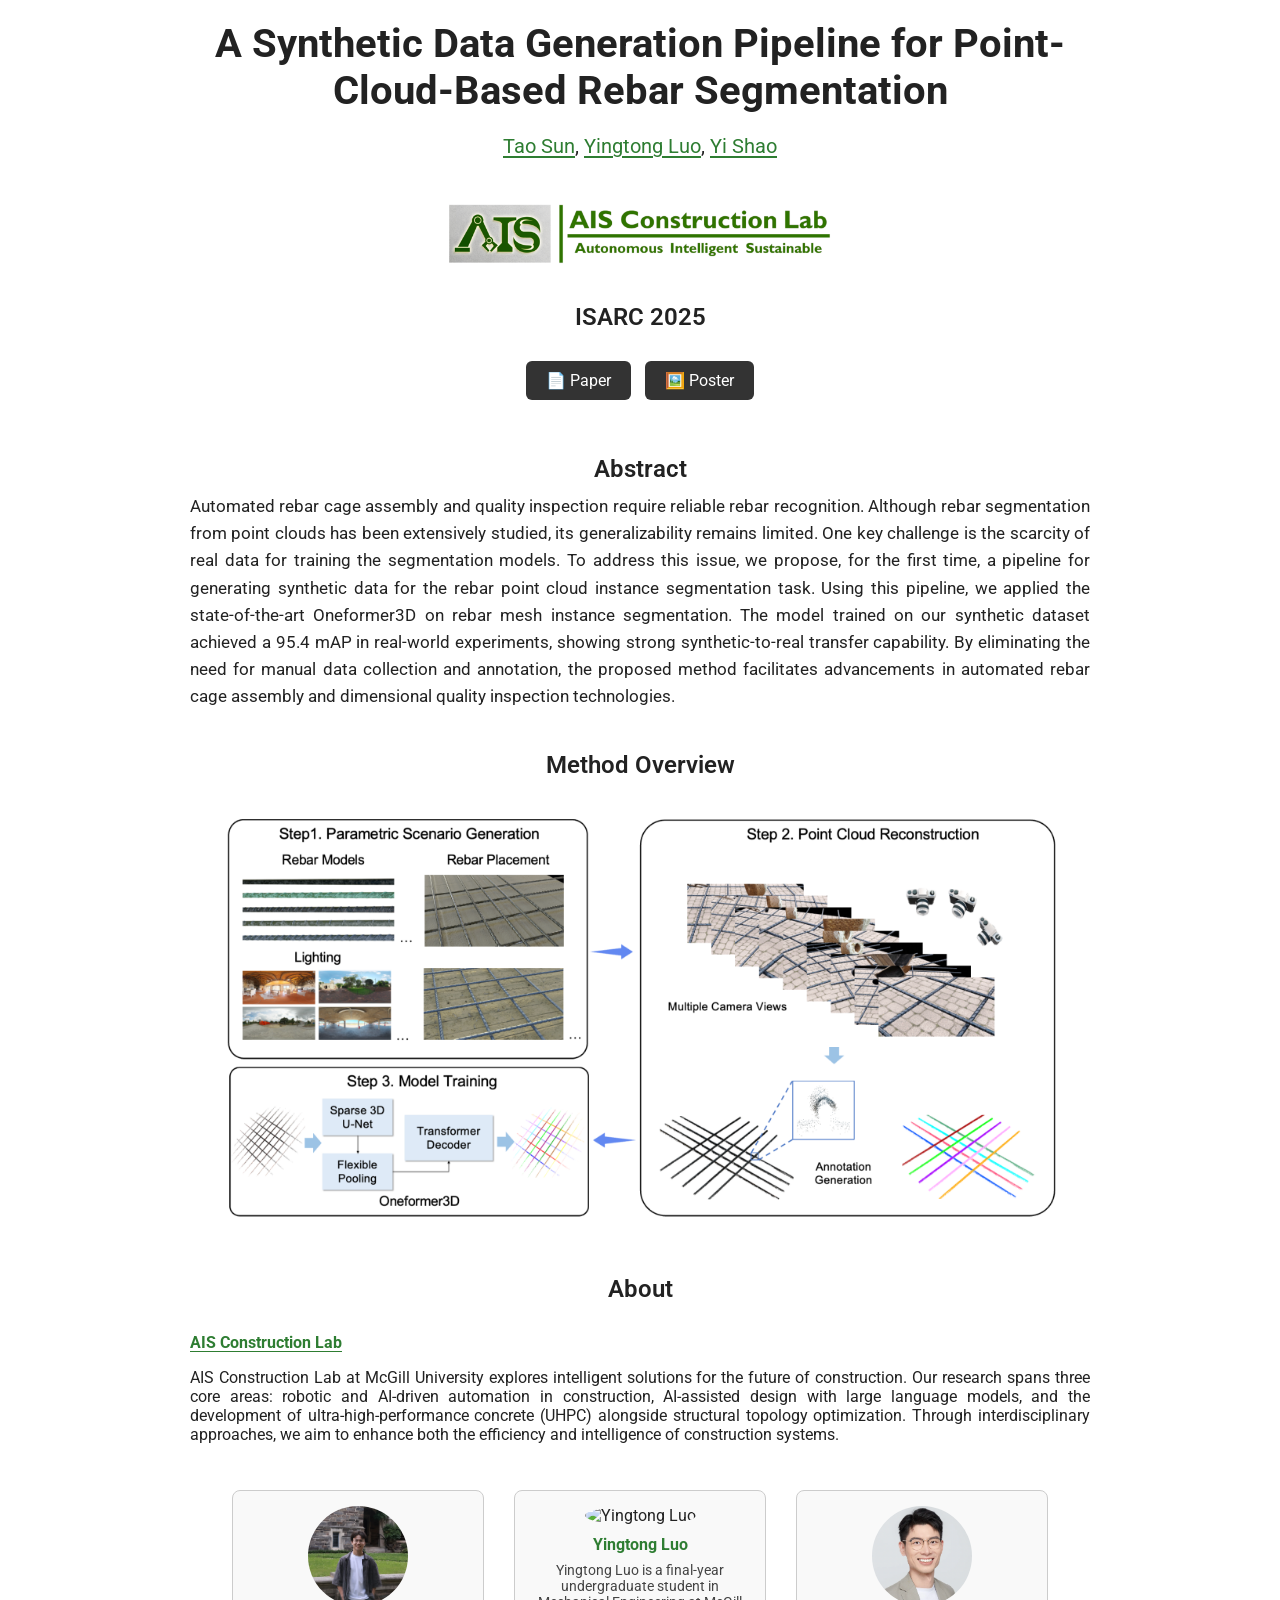
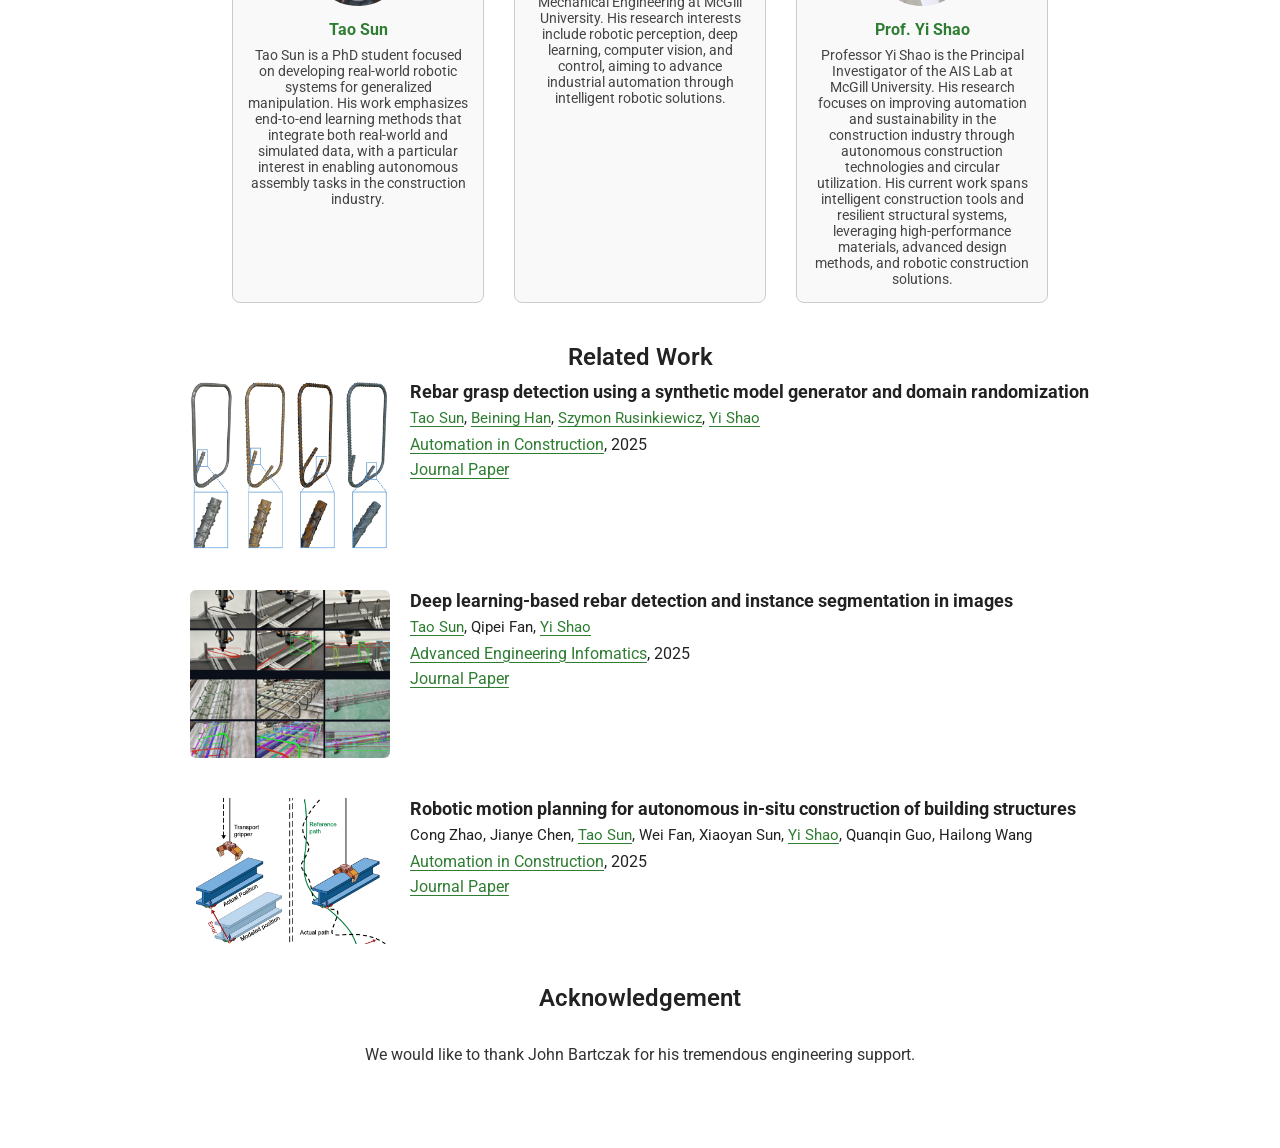
==== index.html @ 7bae0994 "Update index.html" ====
<!DOCTYPE html>
<html lang="en">
<head>
  <meta charset="UTF-8">
  <title>Rebar Point Cloud Segmentation</title>
  <meta name="viewport" content="width=device-width, initial-scale=1.0">

  <!-- Google Fonts -->
  <link href="https://fonts.googleapis.com/css2?family=Roboto:wght@400;500;700&display=swap" rel="stylesheet">

  <style>
    body {
      font-family: 'Roboto', sans-serif;
      max-width: 900px;
      margin: 0 auto;
      padding: 20px;
      background-color: #ffffff;
      color: #222;
      text-align: center;
    }

    .project-title {
      font-size: 40px;
      font-weight: 700;
      margin-bottom: 20px;
    }

    .authors {
      font-size: 20px;
      margin-bottom: 40px;
    }

    .authors a {
      color: #2e7d32;
      text-decoration: underline;
      text-underline-offset: 3px;
      transition: none;
    }

    .authors a:hover {
      color: #2e7d32;
    }

    .logo {
      width: 400px;
      margin: 0 auto 30px;
    }

    .conference {
      font-size: 24px;
      font-weight: 600;
      margin-bottom: 25px;
    }

    .button-group {
      margin-bottom: 50px;
    }

    .button-group a {
      display: inline-block;
      background-color: #333;
      color: #fff;
      padding: 10px 20px;
      margin: 5px;
      border-radius: 6px;
      text-decoration: none;
      font-size: 16px;
      transition: background-color 0.2s ease;
    }

    .button-group a:hover {
      background-color: #555;
    }

    .section-heading {
      font-size: 24px;
      font-weight: 600;
      text-align: center;
      margin-top: 40px;
      margin-bottom: 10px;
    }

    .abstract {
      text-align: justify;
      font-size: 17px;
      line-height: 1.6;
    }

    .overview {
      text-align: center;
    }
    
    .diagram {
      max-width: 100%;
      margin: 20px 0 0px;
    }

.about-title {
  margin-bottom: 2px;
}
    
.about-section {
  margin-top: 30px;
  text-align: center;
}

.lab-info {
  display: flex;
  align-items: center;
  justify-content: center;
  gap: 20px;
  margin-bottom: 30px;
}

.lab-logo {
  width: 120px;
  height: auto;
}

.lab-description {
  max-width: 900px;
  text-align: justify;
  font-size: 16px;
}

.author-cards {
  display: flex;
  justify-content: center;
  flex-wrap: wrap;
  gap: 30px;
}

.author-card {
  width: 220px;
  border: 1px solid #ccc;
  border-radius: 8px;
  padding: 15px;
  text-align: center;
  background-color: #f9f9f9;
}

.author-photo {
  width: 100px;
  height: 100px;
  border-radius: 50%;
  object-fit: cover;
  margin-bottom: 10px;
}

.author-name a {
  font-weight: bold;
  font-size: 16px;
  color: #2e7d32;
  text-decoration: none;
}

.author-name a:hover {
  text-decoration: underline;
  color: #1a73e8;
}

.author-desc {
  font-size: 14px;
  color: #444;
  margin-top: 8px;
}

.lab-link {
  color: #2e7d32;
  font-weight: bold;
  text-decoration: underline;
  text-underline-offset: 3px;
}
.lab-link:hover {
  color: #1a5e1a;
}

.related-work-entry {
  display: flex;
  align-items: flex-start;
  margin-bottom: 40px;
  text-align: left;
}

.related-text > div {
  margin-bottom: 6px;
}
.related-text > div:last-child {
  margin-bottom: 0;
}
    
.related-img {
  width: 200px;
  height: auto;
  margin-right: 20px;
  border-radius: 6px;
}

.related-text {
  flex: 1;
}

.related-title {
  font-size: 18px;
  margin-bottom: 5px;
  font-weight: 600;
}

.related-authors {
  font-size: 15px;
  margin-bottom: 5px;
  line-height: 1.4;
}

.related-text a {
  color: #2e7d32;
  text-decoration: underline;
  text-underline-offset: 3px;
}

.related-text a:hover {
  color: #1a5e1a;
}

    
.acknowledgement {
  font-size: 16px;
  line-height: 1.6;
  max-width: 900px;
  margin: 0 auto 60px;
  text-align: center;
  color: #333;
}

.acknowledgement-heading {
  font-size: 24px;
  font-weight: 600;
  text-align: center;
  margin-top: 40px;
  margin-bottom: 30px;
}

    
  </style>
</head>

<body>
  <div class="project-title">A Synthetic Data Generation Pipeline for Point-Cloud-Based Rebar Segmentation</div>

  <div class="authors">
    <a href="https://taosun99.github.io/">Tao Sun</a>, 
    <a href="https://yingtongl1023.github.io/my-personal-website/">Yingtong Luo</a>, 
    <a href="https://www.shao-lab.com/Learn-more-4469738c5183485884effe68c04e692d/">Yi Shao</a>
  </div>

  <div>
    <img src="AIS_lab_logo.jpg" alt="Lab Logo" class="logo">
  </div>

  <div class="conference">ISARC 2025</div>

  <div class="button-group">
  <a href="ISARC-Paper_0305.pdf" target="_blank">📄 Paper</a>
  <a href="poster.pdf" target="_blank">🖼️ Poster</a>
  </div>

  <div class="section-heading">Abstract</div>
  <div class="abstract">
    Automated rebar cage assembly and quality inspection require reliable rebar recognition. Although rebar segmentation from point clouds has been extensively studied, its generalizability remains limited. One key challenge is the scarcity of real data for training the segmentation models. To address this issue, we propose, for the first time, a pipeline for generating synthetic data for the rebar point cloud instance segmentation task. Using this pipeline, we applied the state-of-the-art Oneformer3D on rebar mesh instance segmentation. The model trained on our synthetic dataset achieved a 95.4 mAP in real-world experiments, showing strong synthetic-to-real transfer capability. By eliminating the need for manual data collection and annotation, the proposed method facilitates advancements in automated rebar cage assembly and dimensional quality inspection technologies.
  </div>

  <div class="section-heading">Method Overview</div>
  <div class="overview">
  <img src="method_overview.jpg" alt="Pipeline Diagram" class="diagram">

  
  <div class="section-heading about-title">About</div>


<div class="about-section">
  <div class="lab-info">
    <div class="lab-description">
      
      <a href="https://www.shao-lab.com/" class="lab-link">AIS Construction Lab</a>

      <p>
      AIS Construction Lab at McGill University explores intelligent solutions for the future of construction. Our research spans three core areas: robotic and AI-driven automation in construction, AI-assisted design with large language models, and the development of ultra-high-performance concrete (UHPC) alongside structural topology optimization. Through interdisciplinary approaches, we aim to enhance both the efficiency and intelligence of construction systems.
      </p>
    </div>
  </div>

  <div class="author-cards">
    <div class="author-card">
      <img src="summer_taosun.jpg" alt="Tao Sun" class="author-photo">
      <div class="author-name"><a href="https://taosun99.github.io/">Tao Sun</a></div>
      <div class="author-desc">Tao Sun is a PhD student focused on developing real-world robotic systems for generalized manipulation. His work emphasizes end-to-end learning methods that integrate both real-world and simulated data, with a particular interest in enabling autonomous assembly tasks in the construction industry.</div>
    </div>

    <div class="author-card">
      <img src="profile.jpg" alt="Yingtong Luo" class="author-photo">
      <div class="author-name"><a href="https://yingtongl1023.github.io/my-personal-website/">Yingtong Luo</a></div>
      <div class="author-desc">Yingtong Luo is a final-year undergraduate student in Mechanical Engineering at McGill University. His research interests include robotic perception, deep learning, computer vision, and control, aiming to advance industrial automation through intelligent robotic solutions.</div>
    </div>

    <div class="author-card">
      <img src="prof_yishao_profile.jpg" alt="Yi Shao" class="author-photo">
      <div class="author-name"><a href="https://www.shao-lab.com/Learn-more-4469738c5183485884effe68c04e692d">Prof. Yi Shao</a></div>
      <div class="author-desc">Professor Yi Shao is the Principal Investigator of the AIS Lab at McGill University. His research focuses on improving automation and sustainability in the construction industry through autonomous construction technologies and circular utilization. His current work spans intelligent construction tools and resilient structural systems, leveraging high-performance materials, advanced design methods, and robotic construction solutions.</div>
    </div>
  </div>
</div>

    
<div class="section-heading">Related Work</div>

<div class="related-work-entry">
  <img src="rebar_grasp.jpg" class="related-img" alt="Rebar Grasp Image">
  <div class="related-text">
    <div class="related-title"><strong>Rebar grasp detection using a synthetic model generator and domain randomization</strong></div>
    <div class="related-authors">
      <a href="https://taosun99.github.io/">Tao Sun</a>, <a href="https://beininghan.github.io/">Beining Han</a>, <a href="https://www.cs.princeton.edu/~smr/">Szymon Rusinkiewicz</a>, <a href="https://www.shao-lab.com/Learn-more-4469738c5183485884effe68c04e692d">Yi Shao</a>
    </div>
    <div><a href="https://www.sciencedirect.com/journal/automation-in-construction">Automation in Construction</a>, 2025</div>
    <div><a href="https://www.sciencedirect.com/science/article/pii/S0926580525002924">Journal Paper</a></div>
  </div>
</div>

<div class="related-work-entry">
  <img src="deep_learning_rebar.jpg" class="related-img" alt="DL_rebar_detection">
  <div class="related-text">
    <div class="related-title"><strong>Deep learning-based rebar detection and instance segmentation in images</strong></div>
    <div class="related-authors">
      <a href="https://taosun99.github.io/">Tao Sun</a>, Qipei Fan, <a href="https://www.shao-lab.com/Learn-more-4469738c5183485884effe68c04e692d">Yi Shao</a>
    </div>
    <div><a href="https://www.sciencedirect.com/journal/advanced-engineering-informatics">Advanced Engineering Infomatics</a>, 2025</div>
    <div><a href="https://www.sciencedirect.com/science/article/pii/S147403462500117X">Journal Paper</a></div>
  </div>
</div>

<div class="related-work-entry">
  <img src="motion_planning.jpg" class="related-img" alt="motion_planning">
  <div class="related-text">
    <div class="related-title"><strong>Robotic motion planning for autonomous in-situ construction of building structures</strong></div>
    <div class="related-authors">
      Cong Zhao, Jianye Chen, <a href="https://taosun99.github.io/">Tao Sun</a>, Wei Fan, Xiaoyan Sun, <a href="https://www.shao-lab.com/Learn-more-4469738c5183485884effe68c04e692d">Yi Shao</a>, Quanqin Guo, Hailong Wang
    </div>
    <div><a href="https://www.sciencedirect.com/journal/automation-in-construction">Automation in Construction</a>, 2025</div>
    <div><a href="https://www.sciencedirect.com/science/article/pii/S0926580525000330">Journal Paper</a></div>
  </div>
</div>

    
<div class="acknowledgement-heading">Acknowledgement</div>

<div class="acknowledgement">
  We would like to thank John Bartczak for his tremendous engineering support.
</div>


    
</body>
</html>
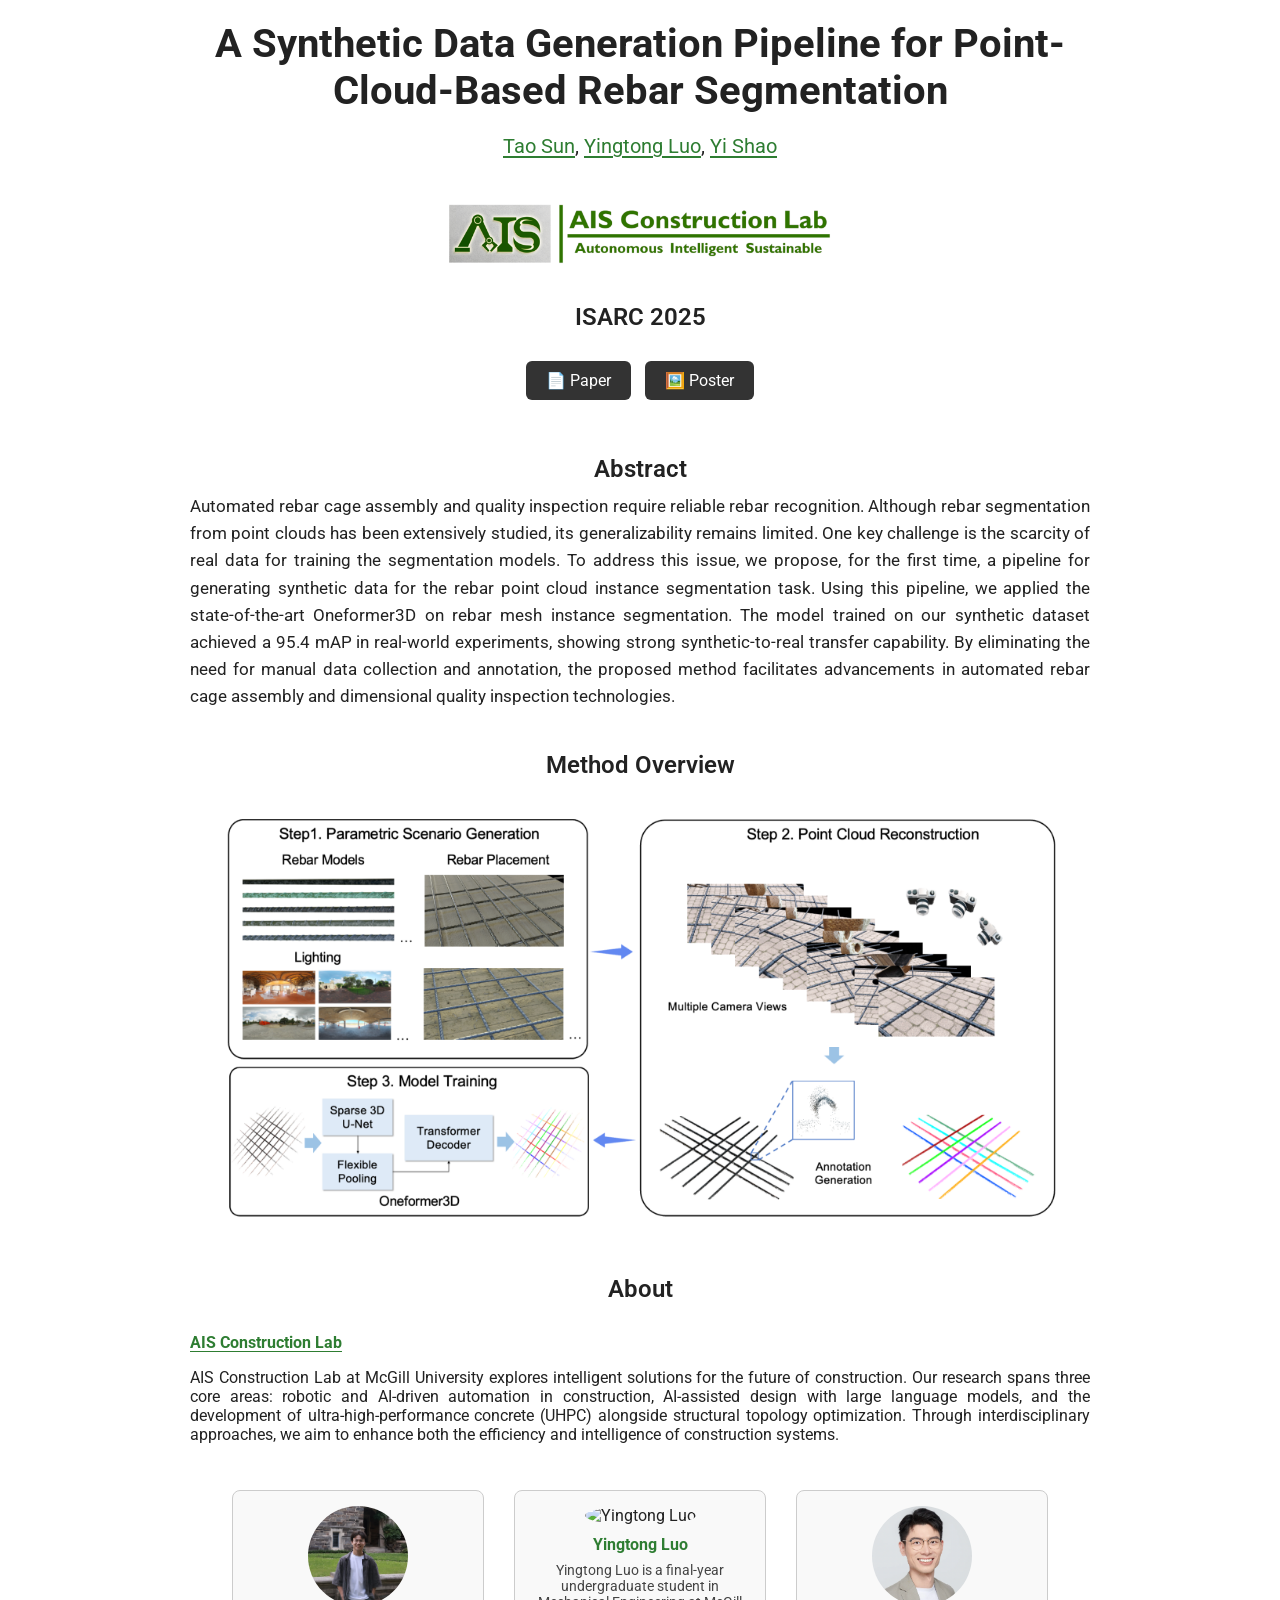
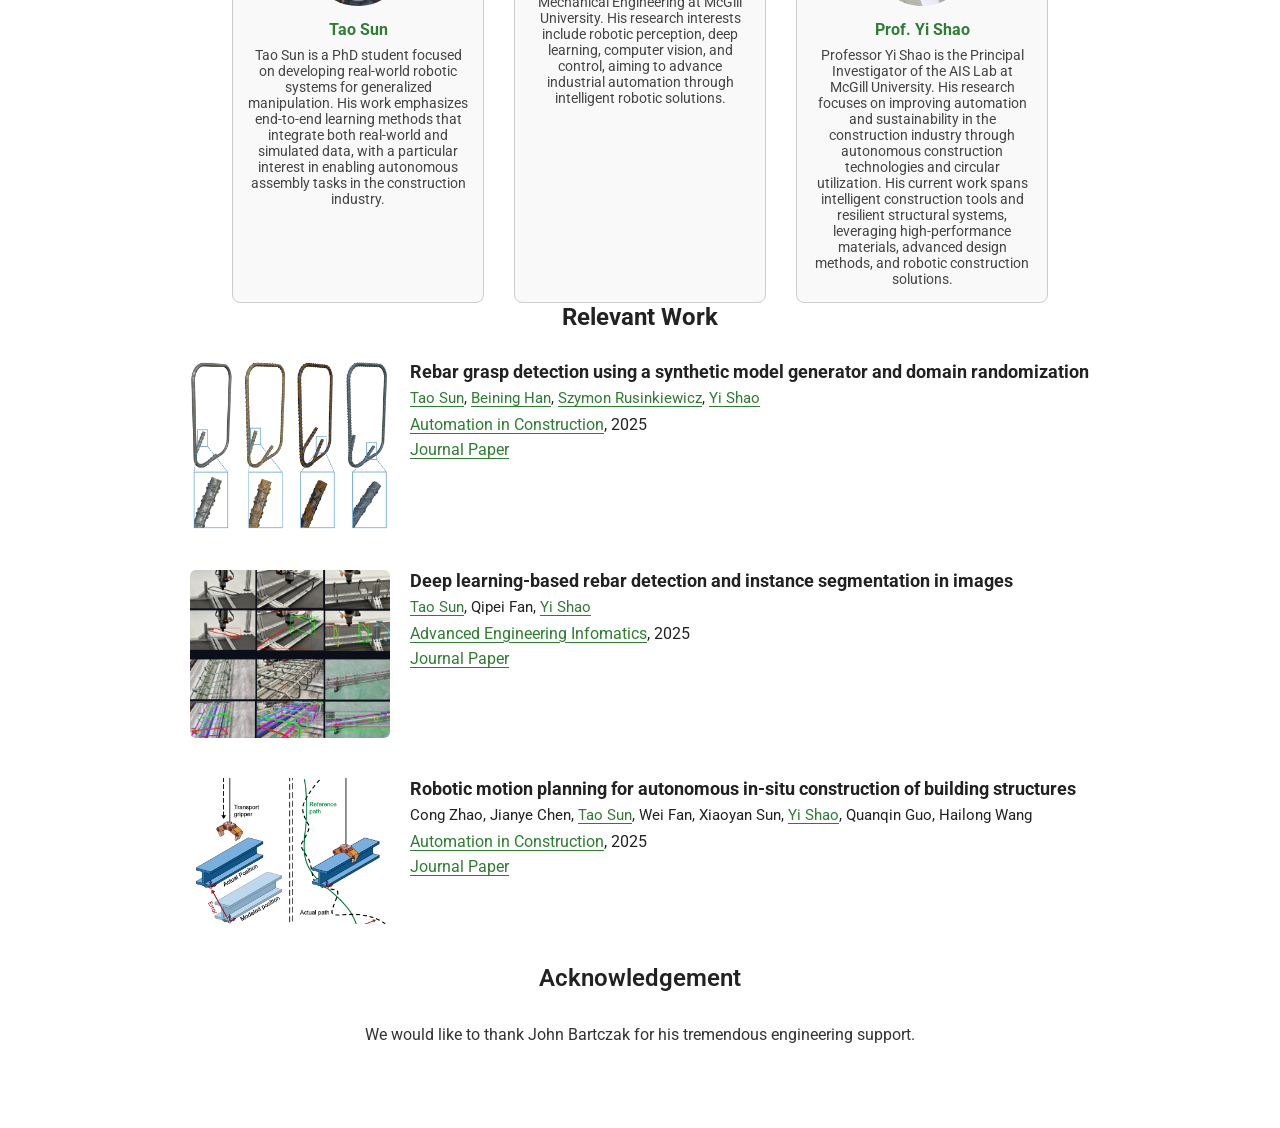
==== commit bcc2466f: "Update index.html" ====
--- a/index.html
+++ b/index.html
@@ -175,6 +175,13 @@
   color: #1a5e1a;
 }
 
+.related-work-title {
+  text-align: center;
+  font-size: 24px;
+  font-weight: bold;
+  margin-bottom: 30px;  /* 调整间距大小 */
+}
+    
 .related-work-entry {
   display: flex;
   align-items: flex-start;
@@ -188,6 +195,14 @@
 .related-text > div:last-child {
   margin-bottom: 0;
 }
+
+.related-text a {
+  text-decoration: none;
+}
+
+.related-text a:hover {
+  text-decoration: underline;
+}
     
 .related-img {
   width: 200px;
@@ -311,7 +326,7 @@
 </div>
 
     
-<div class="section-heading">Related Work</div>
+<div class="related-work-title">Relevant Work</div>
 
 <div class="related-work-entry">
   <img src="rebar_grasp.jpg" class="related-img" alt="Rebar Grasp Image">
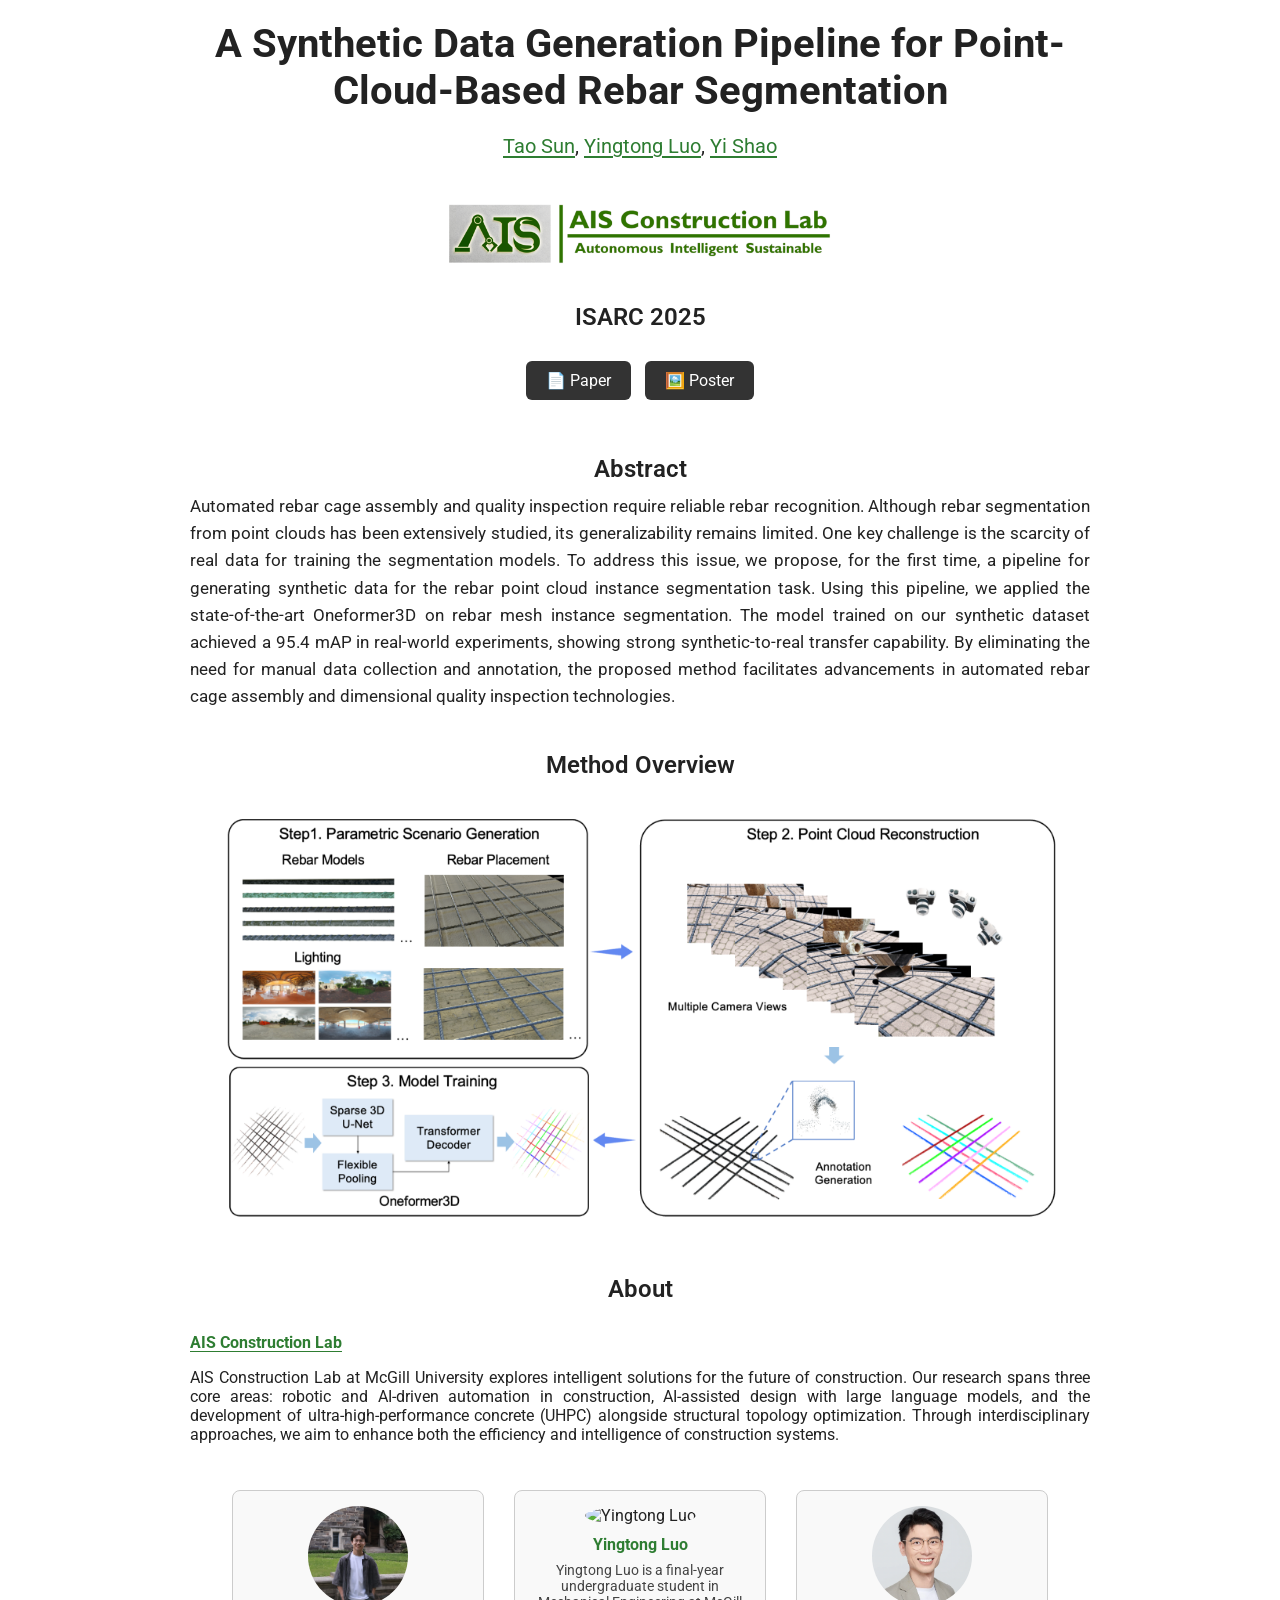
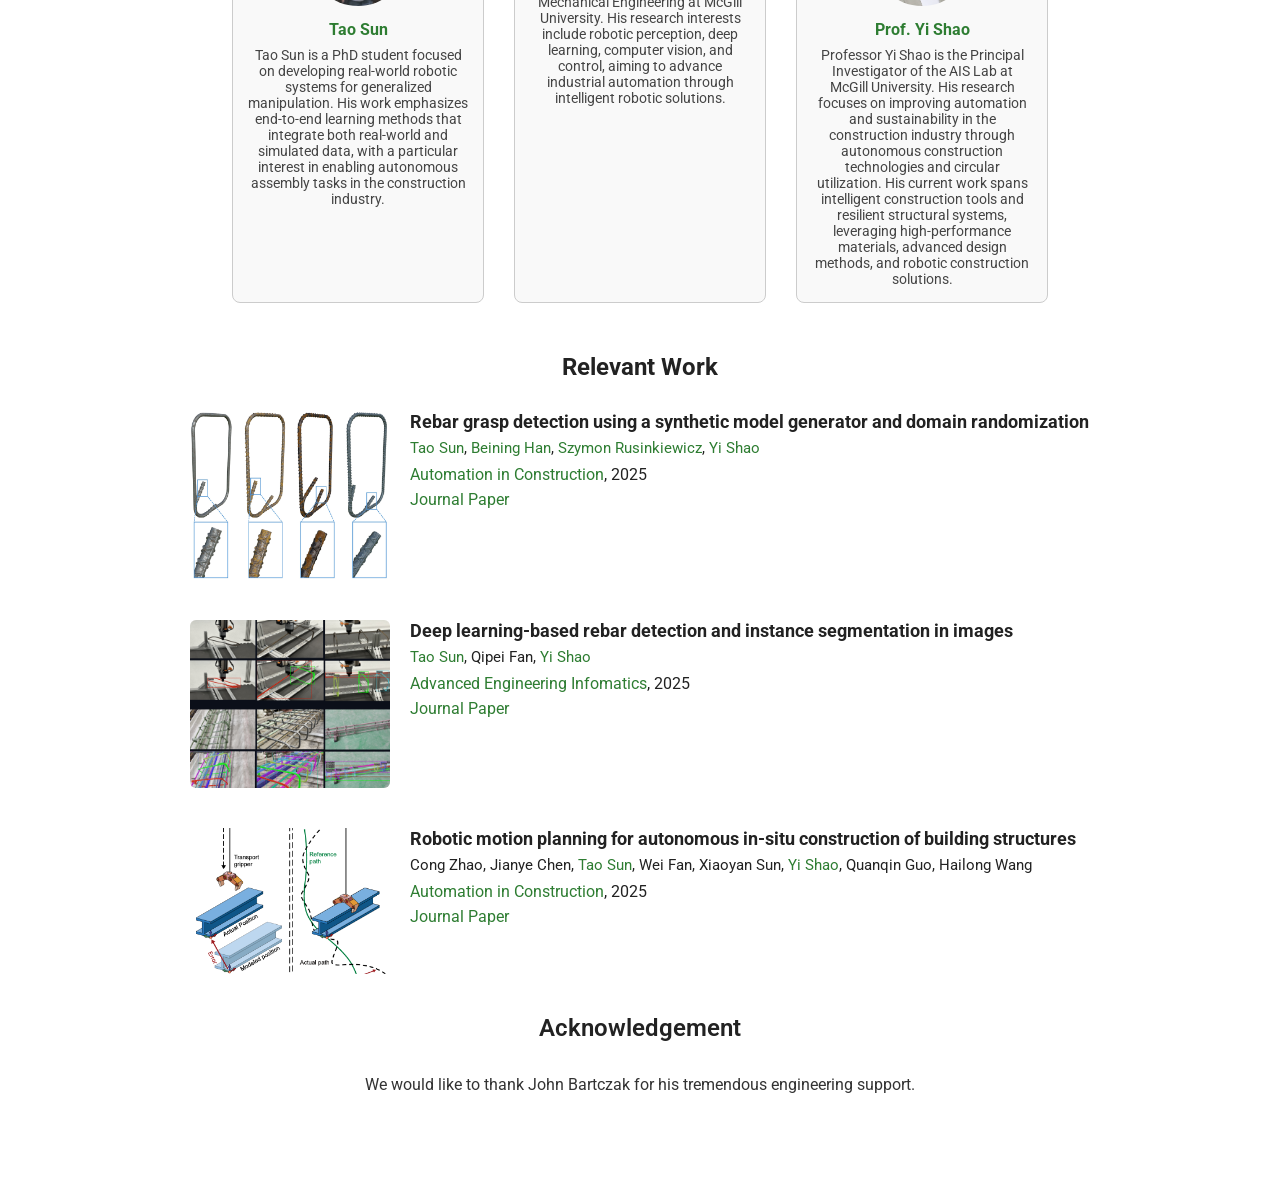
==== commit 748b208a: "Update index.html" ====
--- a/index.html
+++ b/index.html
@@ -179,7 +179,8 @@
   text-align: center;
   font-size: 24px;
   font-weight: bold;
-  margin-bottom: 30px;  /* 调整间距大小 */
+  margin-top: 50px;      /* 加上这一行 */
+  margin-bottom: 30px;
 }
     
 .related-work-entry {
@@ -229,7 +230,7 @@
 
 .related-text a {
   color: #2e7d32;
-  text-decoration: underline;
+  text-decoration: none;
   text-underline-offset: 3px;
 }
 
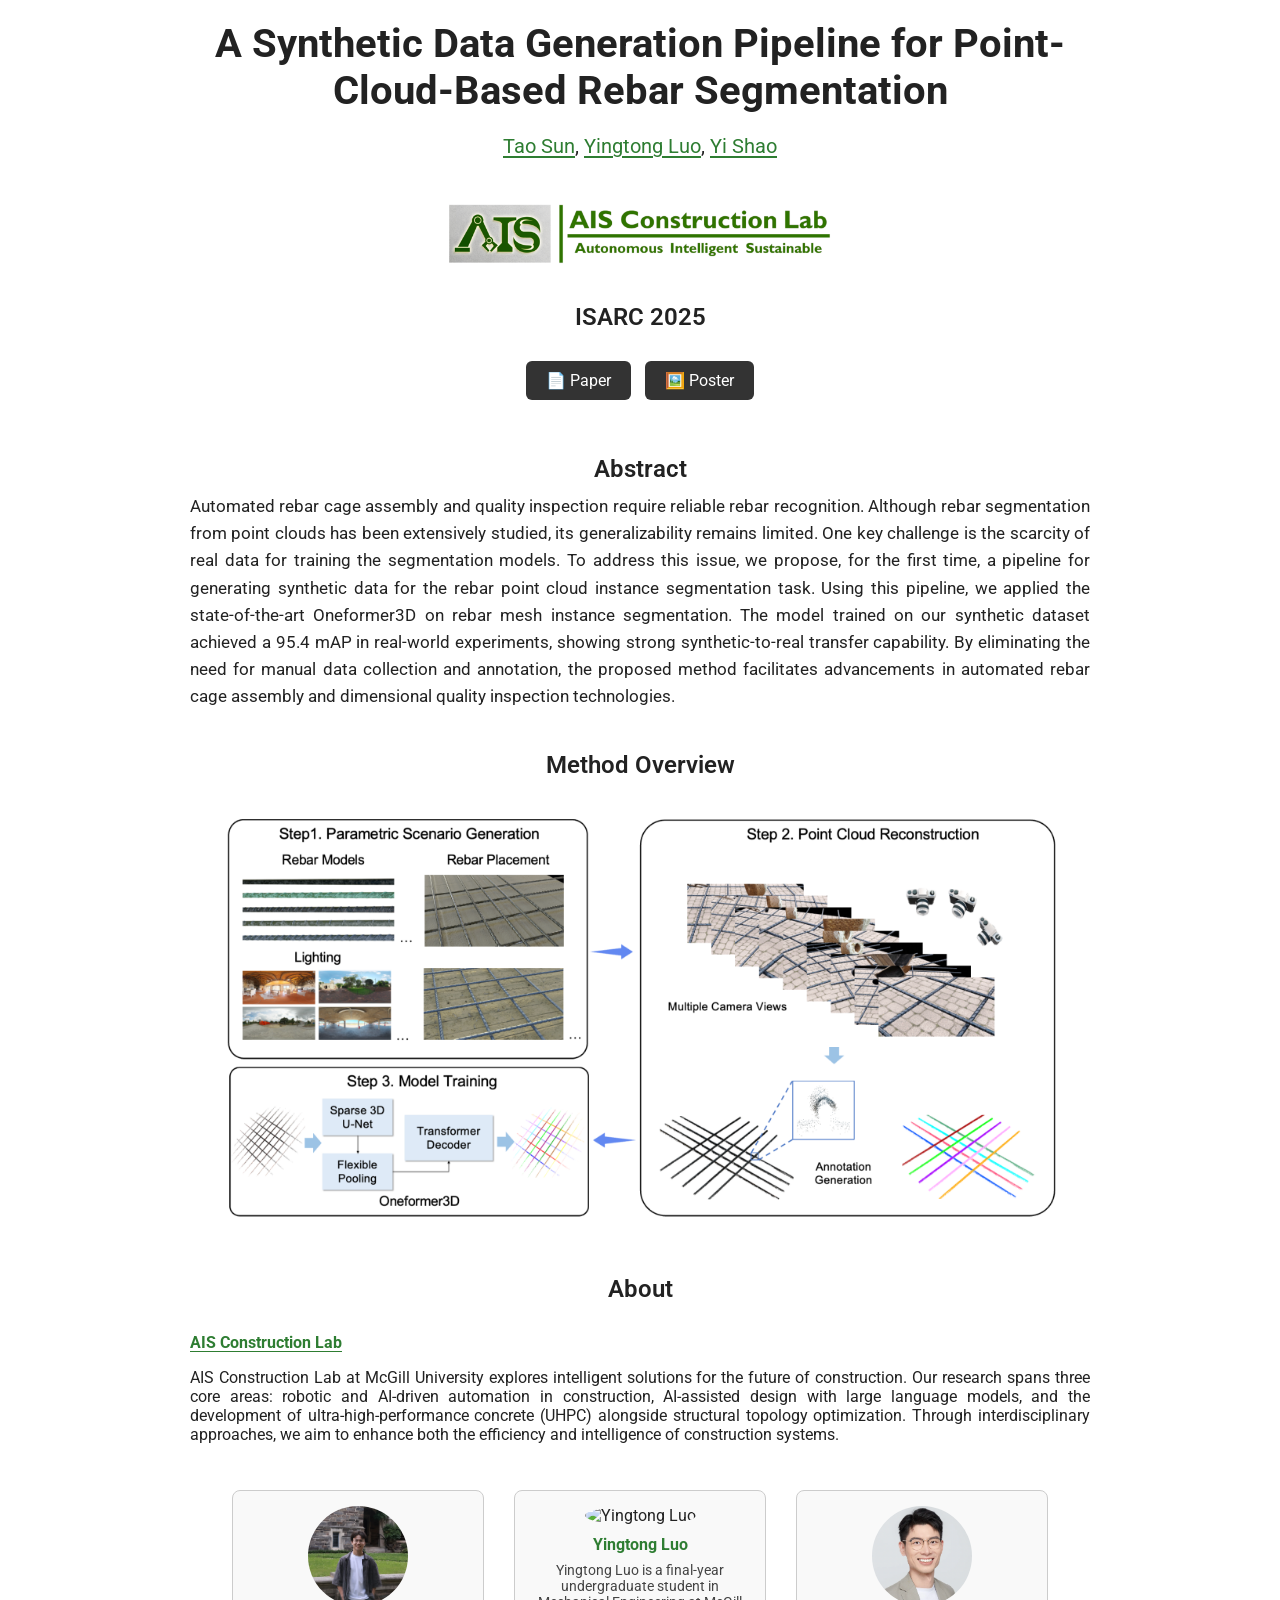
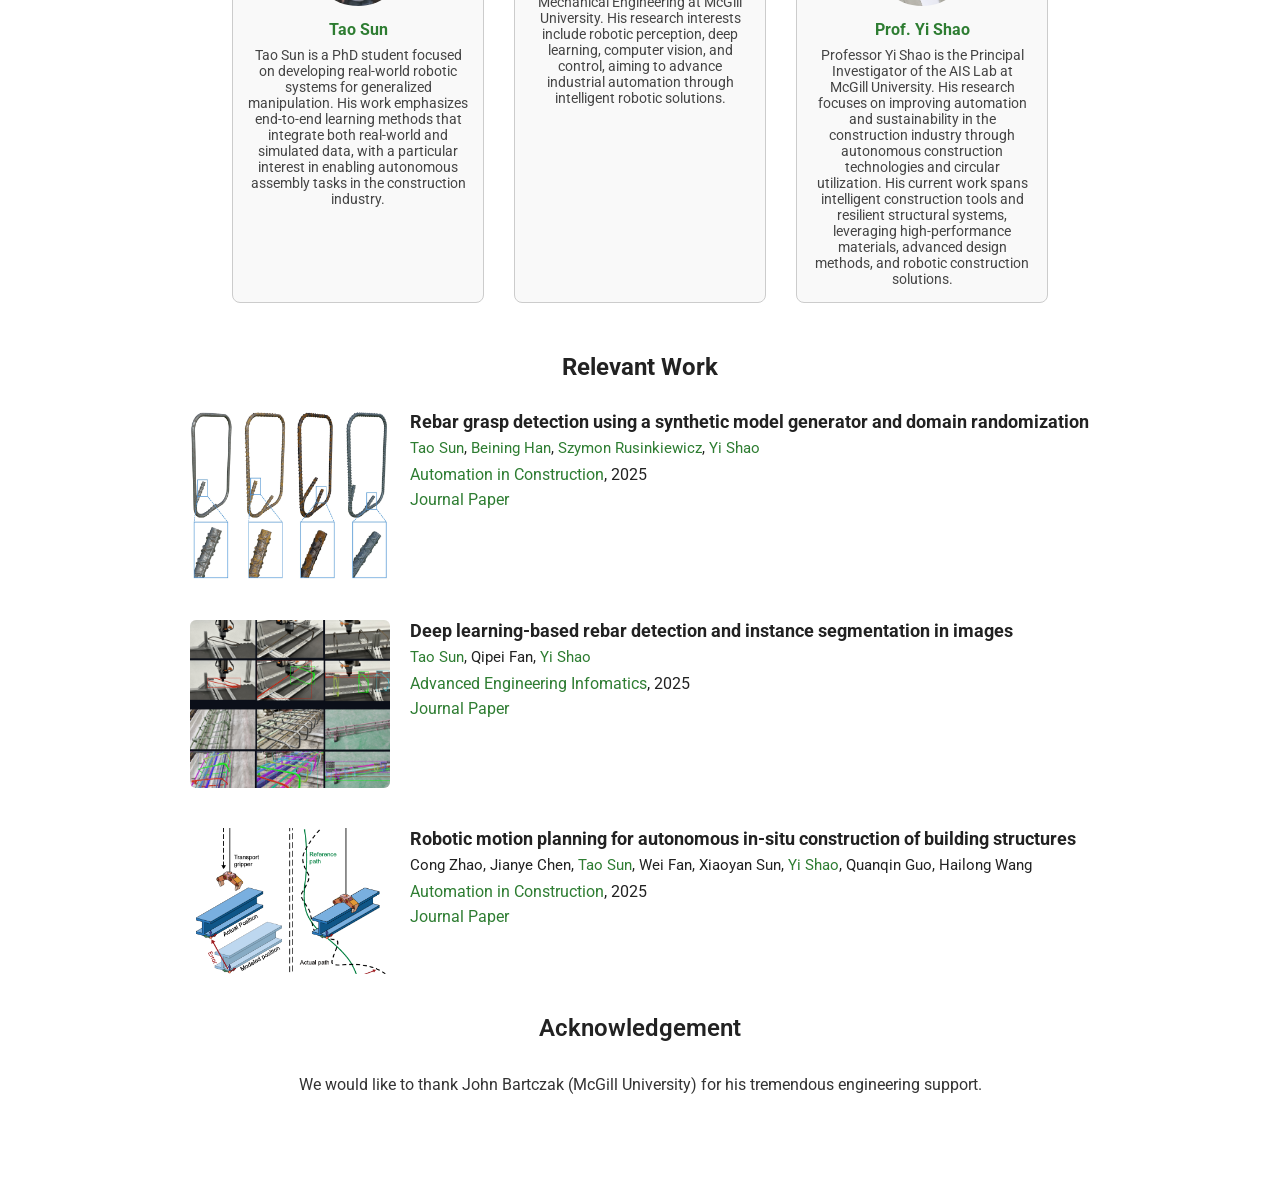
==== commit eafb8c00: "Update index.html" ====
--- a/index.html
+++ b/index.html
@@ -369,7 +369,7 @@
 <div class="acknowledgement-heading">Acknowledgement</div>
 
 <div class="acknowledgement">
-  We would like to thank John Bartczak for his tremendous engineering support.
+  We would like to thank John Bartczak (McGill University) for his tremendous engineering support.
 </div>
 
 
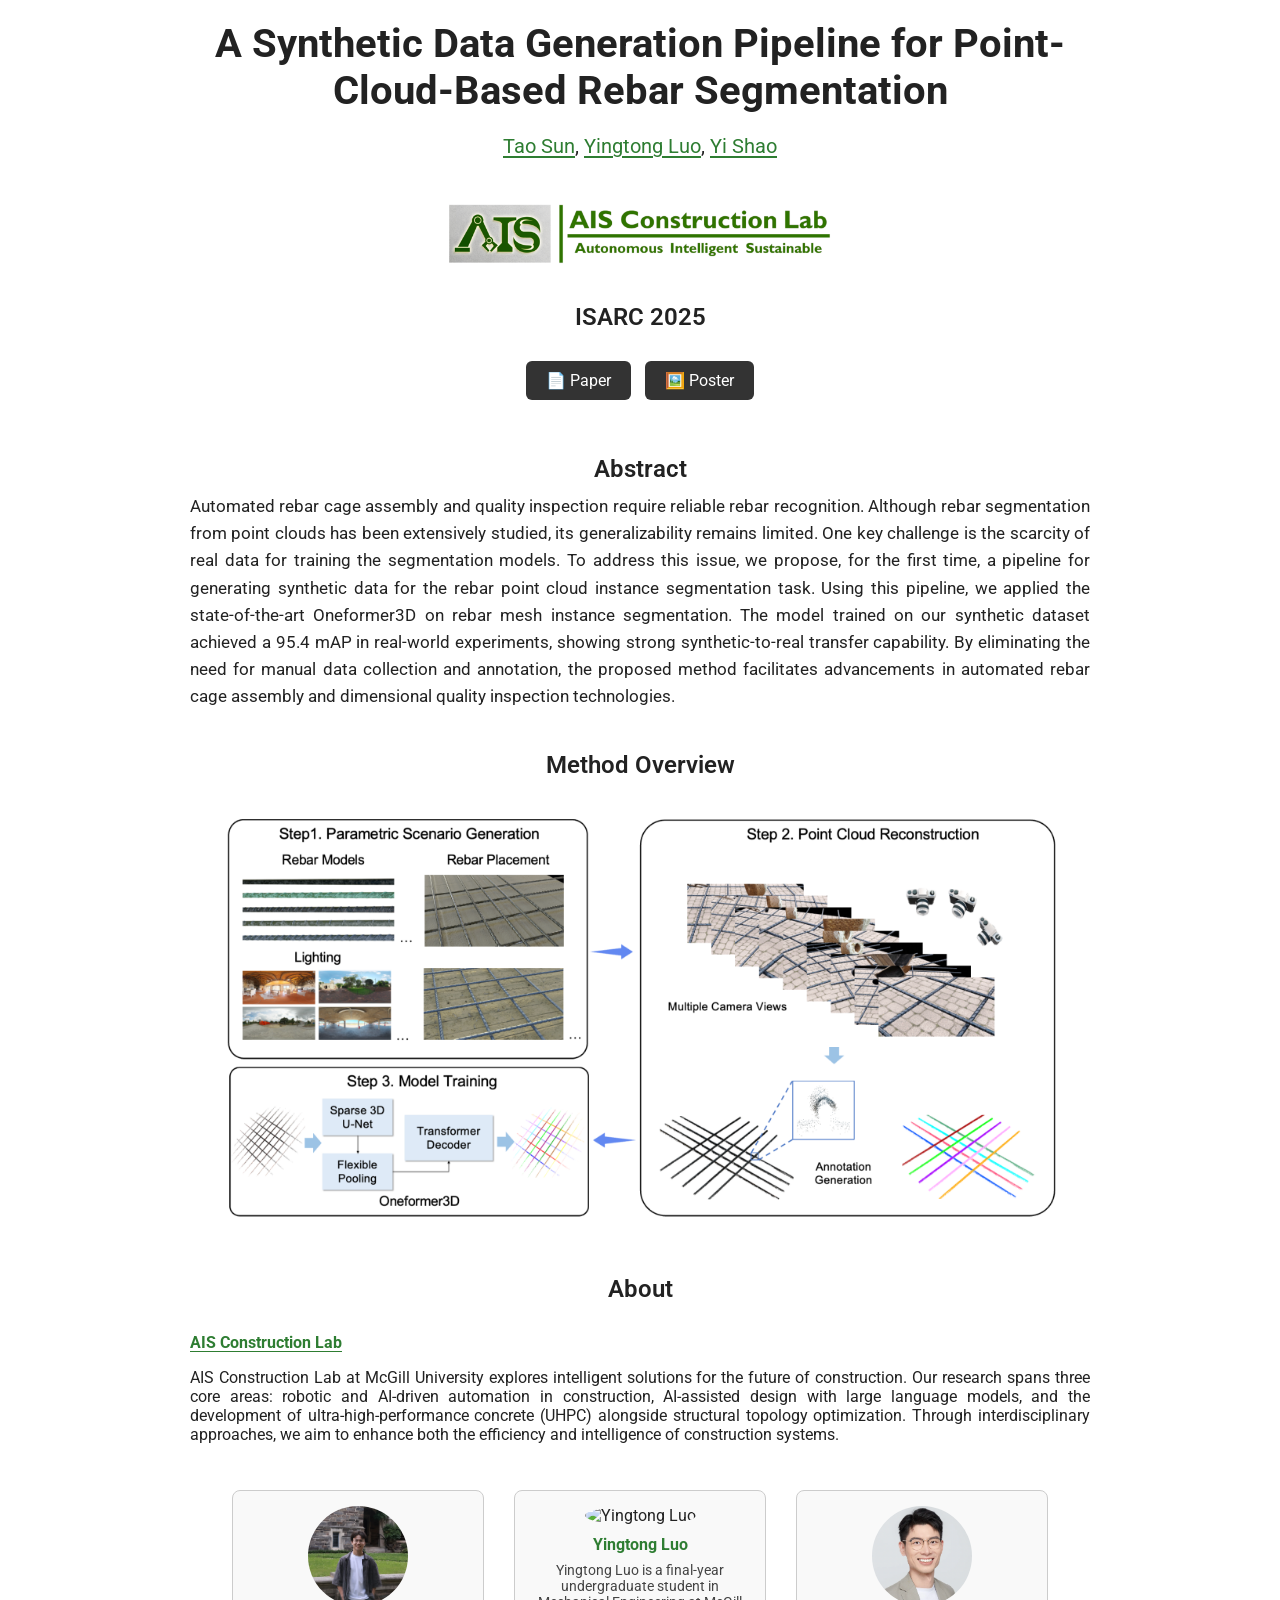
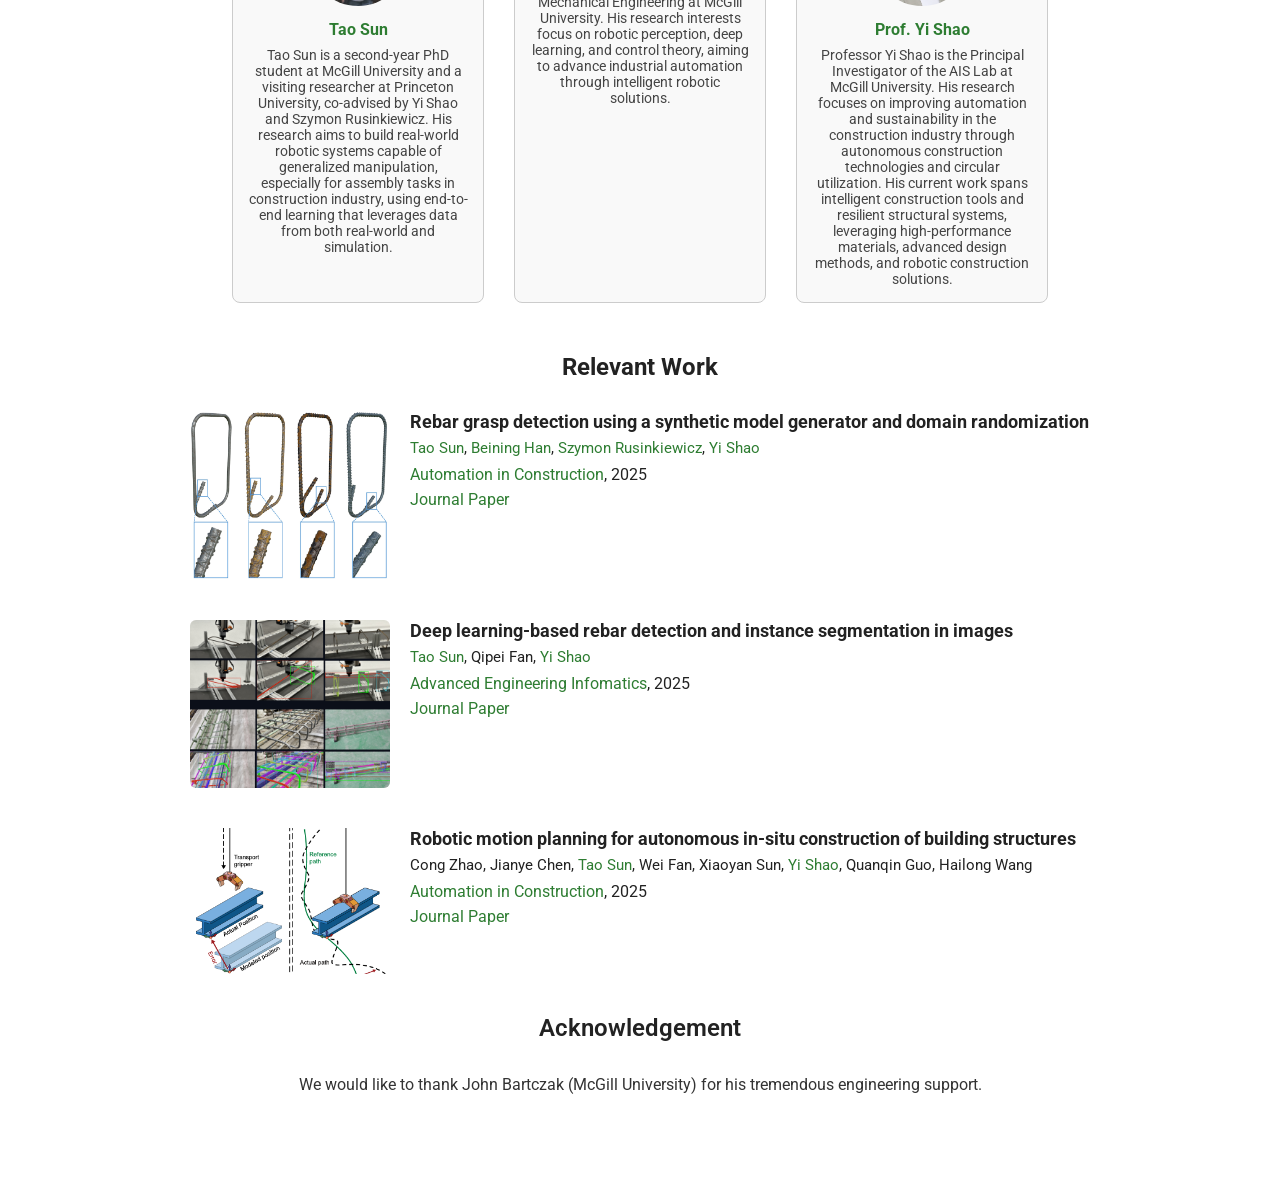
==== commit 3ff12730: "Update index.html" ====
--- a/index.html
+++ b/index.html
@@ -309,13 +309,13 @@
     <div class="author-card">
       <img src="summer_taosun.jpg" alt="Tao Sun" class="author-photo">
       <div class="author-name"><a href="https://taosun99.github.io/">Tao Sun</a></div>
-      <div class="author-desc">Tao Sun is a PhD student focused on developing real-world robotic systems for generalized manipulation. His work emphasizes end-to-end learning methods that integrate both real-world and simulated data, with a particular interest in enabling autonomous assembly tasks in the construction industry.</div>
+      <div class="author-desc">Tao Sun is a second-year PhD student at McGill University and a visiting researcher at Princeton University, co-advised by Yi Shao and Szymon Rusinkiewicz. His research aims to build real-world robotic systems capable of generalized manipulation, especially for assembly tasks in construction industry, using end-to-end learning that leverages data from both real-world and simulation.</div>
     </div>
 
     <div class="author-card">
       <img src="profile.jpg" alt="Yingtong Luo" class="author-photo">
       <div class="author-name"><a href="https://yingtongl1023.github.io/my-personal-website/">Yingtong Luo</a></div>
-      <div class="author-desc">Yingtong Luo is a final-year undergraduate student in Mechanical Engineering at McGill University. His research interests include robotic perception, deep learning, computer vision, and control, aiming to advance industrial automation through intelligent robotic solutions.</div>
+      <div class="author-desc">Yingtong Luo is a final-year undergraduate student in Mechanical Engineering at McGill University. His research interests focus on robotic perception, deep learning, and control theory, aiming to advance industrial automation through intelligent robotic solutions.</div>
     </div>
 
     <div class="author-card">
